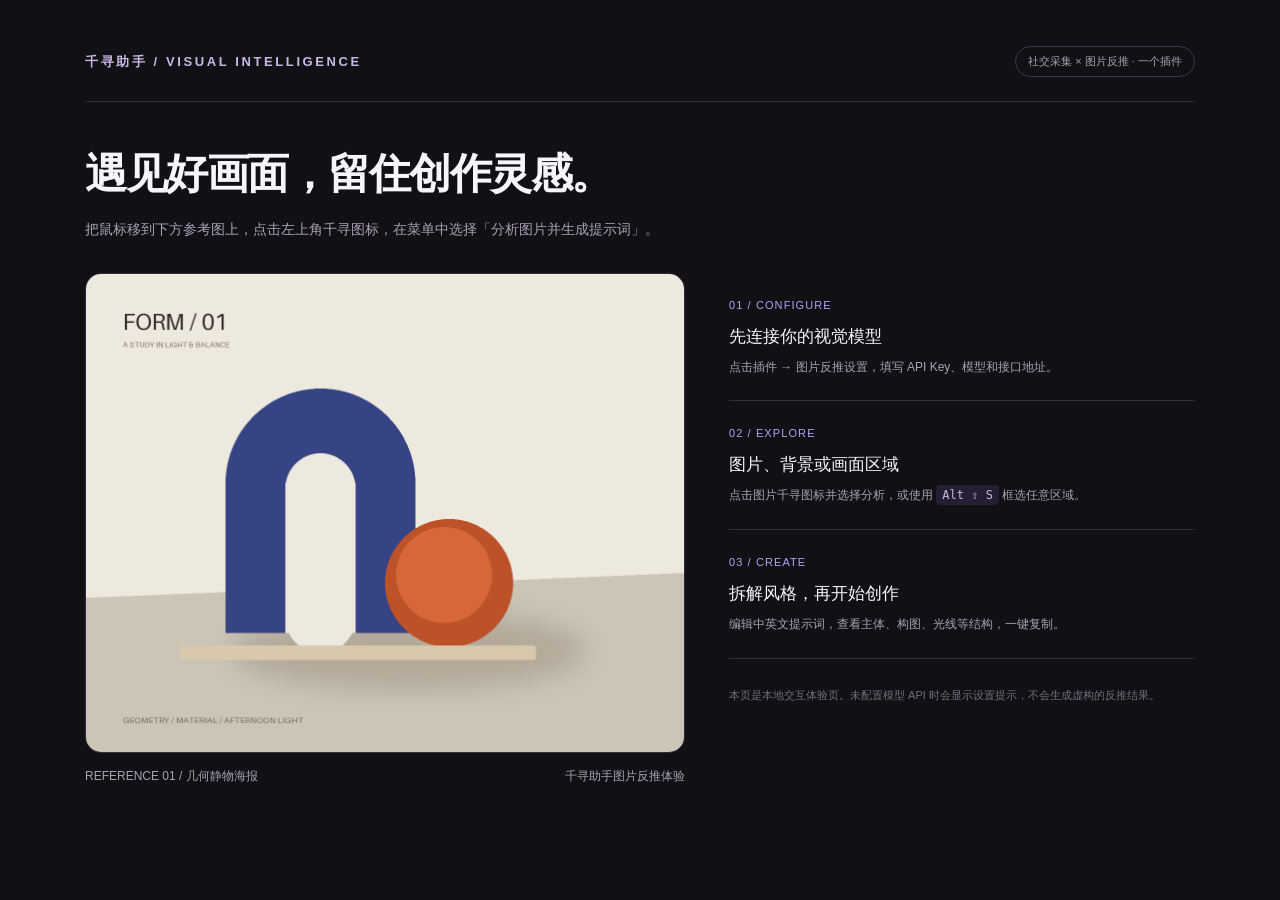
==== docs/image-lens-demo.html @ 0d624c53 "feat: integrate ImageLens, BOFT authentication and Bilibili collection" ====
<!doctype html><html lang="zh-CN"><meta charset="utf-8"><title>千寻助手 · 图片反推体验</title><style>*{box-sizing:border-box}body{margin:0;background:#111014;color:#f7f5fb;font-family:-apple-system,BlinkMacSystemFont,"PingFang SC",sans-serif}main{max-width:1190px;margin:auto;padding:46px 40px}header{display:flex;align-items:center;justify-content:space-between;border-bottom:1px solid #332c3e;padding-bottom:24px}.brand{font-weight:700;letter-spacing:.2em;font-size:13px;color:#c9b8e6}.badge{font-size:11px;border:1px solid #40344f;border-radius:20px;padding:7px 12px;color:#aaa1b6}h1{font-size:42px;letter-spacing:-1.5px;margin:44px 0 12px}p{color:#aaa1b6;line-height:1.9;font-size:14px}.grid{display:grid;grid-template-columns:600px 1fr;gap:44px;margin-top:30px}.visual{border:1px solid #332c3e;border-radius:16px;overflow:hidden;background:#f1eee7}.visual img{width:100%;display:block}.caption{color:#aaa1b6;padding:15px 0;font-size:12px;display:flex;justify-content:space-between}.step{padding:22px 0;border-bottom:1px solid #332c3e}.number{color:#b99ff6;font-size:11px;letter-spacing:.1em}h2{font-size:17px;font-weight:500;margin:12px 0 8px}.step p{font-size:12px;margin:0}.note{font-size:11px;margin-top:26px;color:#746d7e}kbd{background:#261e32;padding:3px 6px;border-radius:4px;color:#c9b8e6}@media(max-width:1050px){.grid{grid-template-columns:minmax(0,600px)}main{padding:28px}h1{font-size:32px}}</style><main><header><span class="brand">千寻助手 / VISUAL INTELLIGENCE</span><span class="badge">社交采集 × 图片反推 · 一个插件</span></header><h1>遇见好画面，留住创作灵感。</h1><p>把鼠标移到下方参考图上，点击左上角千寻图标，在菜单中选择「分析图片并生成提示词」。</p><div class="grid"><div><div class="visual"><img id="reference" src="images/image-lens-reference.png" alt="几何静物海报 · FORM 01"></div><div class="caption"><span>REFERENCE 01 / 几何静物海报</span><span>千寻助手图片反推体验</span></div></div><div><div class="step"><span class="number">01 / CONFIGURE</span><h2>先连接你的视觉模型</h2><p>点击插件 → 图片反推设置，填写 API Key、模型和接口地址。</p></div><div class="step"><span class="number">02 / EXPLORE</span><h2>图片、背景或画面区域</h2><p>点击图片千寻图标并选择分析，或使用 <kbd>Alt ⇧ S</kbd> 框选任意区域。</p></div><div class="step"><span class="number">03 / CREATE</span><h2>拆解风格，再开始创作</h2><p>编辑中英文提示词，查看主体、构图、光线等结构，一键复制。</p></div><p class="note">本页是本地交互体验页。未配置模型 API 时会显示设置提示，不会生成虚构的反推结果。</p></div></div></main></html>
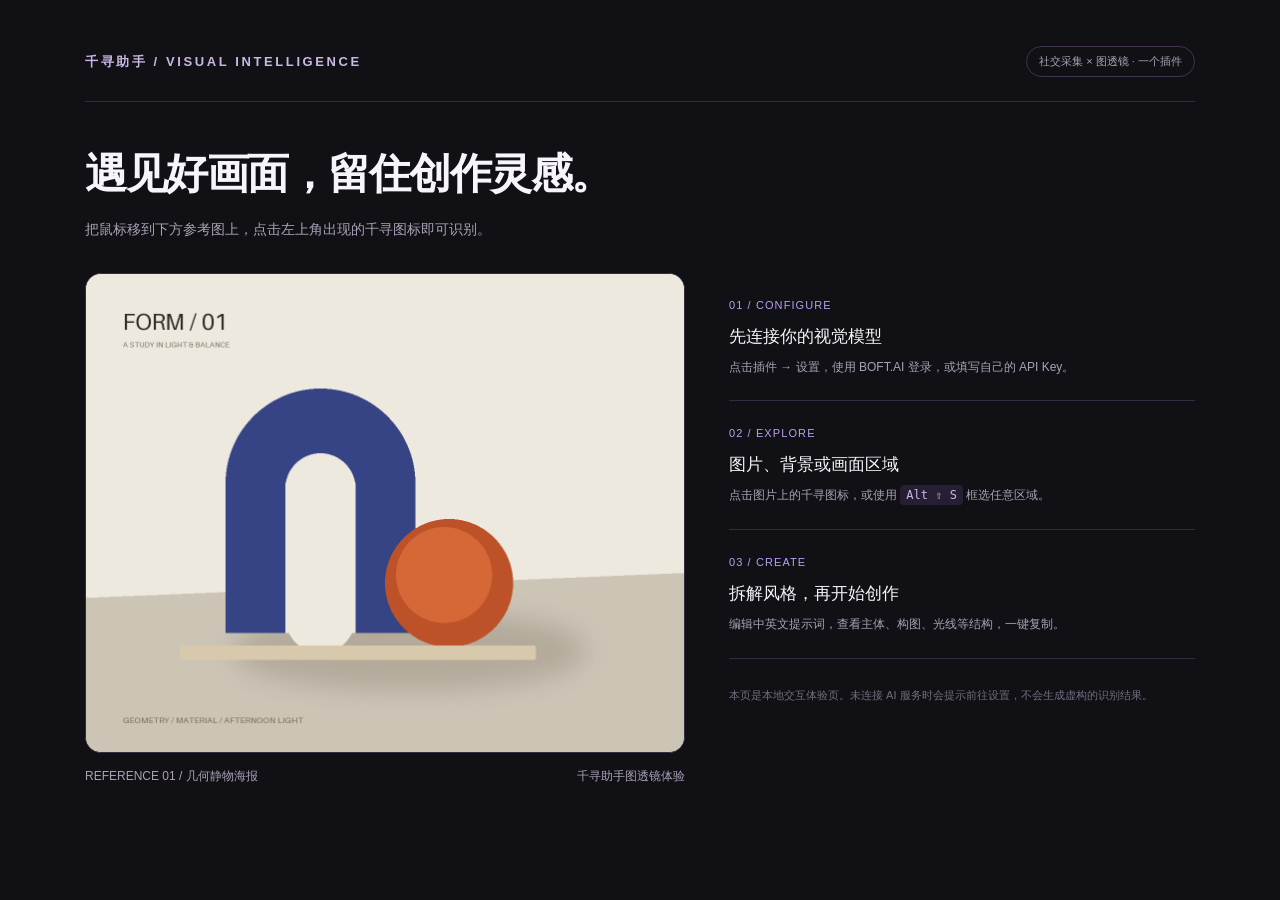
==== commit 589ad2dd: "feat: streamline Image Lens, popup and export UX Image Lens panel - The hover icon fades in after 30" ====
--- a/docs/image-lens-demo.html
+++ b/docs/image-lens-demo.html
@@ -1 +1 @@
-<!doctype html><html lang="zh-CN"><meta charset="utf-8"><title>千寻助手 · 图片反推体验</title><style>*{box-sizing:border-box}body{margin:0;background:#111014;color:#f7f5fb;font-family:-apple-system,BlinkMacSystemFont,"PingFang SC",sans-serif}main{max-width:1190px;margin:auto;padding:46px 40px}header{display:flex;align-items:center;justify-content:space-between;border-bottom:1px solid #332c3e;padding-bottom:24px}.brand{font-weight:700;letter-spacing:.2em;font-size:13px;color:#c9b8e6}.badge{font-size:11px;border:1px solid #40344f;border-radius:20px;padding:7px 12px;color:#aaa1b6}h1{font-size:42px;letter-spacing:-1.5px;margin:44px 0 12px}p{color:#aaa1b6;line-height:1.9;font-size:14px}.grid{display:grid;grid-template-columns:600px 1fr;gap:44px;margin-top:30px}.visual{border:1px solid #332c3e;border-radius:16px;overflow:hidden;background:#f1eee7}.visual img{width:100%;display:block}.caption{color:#aaa1b6;padding:15px 0;font-size:12px;display:flex;justify-content:space-between}.step{padding:22px 0;border-bottom:1px solid #332c3e}.number{color:#b99ff6;font-size:11px;letter-spacing:.1em}h2{font-size:17px;font-weight:500;margin:12px 0 8px}.step p{font-size:12px;margin:0}.note{font-size:11px;margin-top:26px;color:#746d7e}kbd{background:#261e32;padding:3px 6px;border-radius:4px;color:#c9b8e6}@media(max-width:1050px){.grid{grid-template-columns:minmax(0,600px)}main{padding:28px}h1{font-size:32px}}</style><main><header><span class="brand">千寻助手 / VISUAL INTELLIGENCE</span><span class="badge">社交采集 × 图片反推 · 一个插件</span></header><h1>遇见好画面，留住创作灵感。</h1><p>把鼠标移到下方参考图上，点击左上角千寻图标，在菜单中选择「分析图片并生成提示词」。</p><div class="grid"><div><div class="visual"><img id="reference" src="images/image-lens-reference.png" alt="几何静物海报 · FORM 01"></div><div class="caption"><span>REFERENCE 01 / 几何静物海报</span><span>千寻助手图片反推体验</span></div></div><div><div class="step"><span class="number">01 / CONFIGURE</span><h2>先连接你的视觉模型</h2><p>点击插件 → 图片反推设置，填写 API Key、模型和接口地址。</p></div><div class="step"><span class="number">02 / EXPLORE</span><h2>图片、背景或画面区域</h2><p>点击图片千寻图标并选择分析，或使用 <kbd>Alt ⇧ S</kbd> 框选任意区域。</p></div><div class="step"><span class="number">03 / CREATE</span><h2>拆解风格，再开始创作</h2><p>编辑中英文提示词，查看主体、构图、光线等结构，一键复制。</p></div><p class="note">本页是本地交互体验页。未配置模型 API 时会显示设置提示，不会生成虚构的反推结果。</p></div></div></main></html>+<!doctype html><html lang="zh-CN"><meta charset="utf-8"><title>千寻助手 · 图透镜体验</title><style>*{box-sizing:border-box}body{margin:0;background:#111014;color:#f7f5fb;font-family:-apple-system,BlinkMacSystemFont,"PingFang SC",sans-serif}main{max-width:1190px;margin:auto;padding:46px 40px}header{display:flex;align-items:center;justify-content:space-between;border-bottom:1px solid #332c3e;padding-bottom:24px}.brand{font-weight:700;letter-spacing:.2em;font-size:13px;color:#c9b8e6}.badge{font-size:11px;border:1px solid #40344f;border-radius:20px;padding:7px 12px;color:#aaa1b6}h1{font-size:42px;letter-spacing:-1.5px;margin:44px 0 12px}p{color:#aaa1b6;line-height:1.9;font-size:14px}.grid{display:grid;grid-template-columns:600px 1fr;gap:44px;margin-top:30px}.visual{border:1px solid #332c3e;border-radius:16px;overflow:hidden;background:#f1eee7}.visual img{width:100%;display:block}.caption{color:#aaa1b6;padding:15px 0;font-size:12px;display:flex;justify-content:space-between}.step{padding:22px 0;border-bottom:1px solid #332c3e}.number{color:#b99ff6;font-size:11px;letter-spacing:.1em}h2{font-size:17px;font-weight:500;margin:12px 0 8px}.step p{font-size:12px;margin:0}.note{font-size:11px;margin-top:26px;color:#746d7e}kbd{background:#261e32;padding:3px 6px;border-radius:4px;color:#c9b8e6}@media(max-width:1050px){.grid{grid-template-columns:minmax(0,600px)}main{padding:28px}h1{font-size:32px}}</style><main><header><span class="brand">千寻助手 / VISUAL INTELLIGENCE</span><span class="badge">社交采集 × 图透镜 · 一个插件</span></header><h1>遇见好画面，留住创作灵感。</h1><p>把鼠标移到下方参考图上，点击左上角出现的千寻图标即可识别。</p><div class="grid"><div><div class="visual"><img id="reference" src="images/image-lens-reference.png" alt="几何静物海报 · FORM 01"></div><div class="caption"><span>REFERENCE 01 / 几何静物海报</span><span>千寻助手图透镜体验</span></div></div><div><div class="step"><span class="number">01 / CONFIGURE</span><h2>先连接你的视觉模型</h2><p>点击插件 → 设置，使用 BOFT.AI 登录，或填写自己的 API Key。</p></div><div class="step"><span class="number">02 / EXPLORE</span><h2>图片、背景或画面区域</h2><p>点击图片上的千寻图标，或使用 <kbd>Alt ⇧ S</kbd> 框选任意区域。</p></div><div class="step"><span class="number">03 / CREATE</span><h2>拆解风格，再开始创作</h2><p>编辑中英文提示词，查看主体、构图、光线等结构，一键复制。</p></div><p class="note">本页是本地交互体验页。未连接 AI 服务时会提示前往设置，不会生成虚构的识别结果。</p></div></div></main></html>
